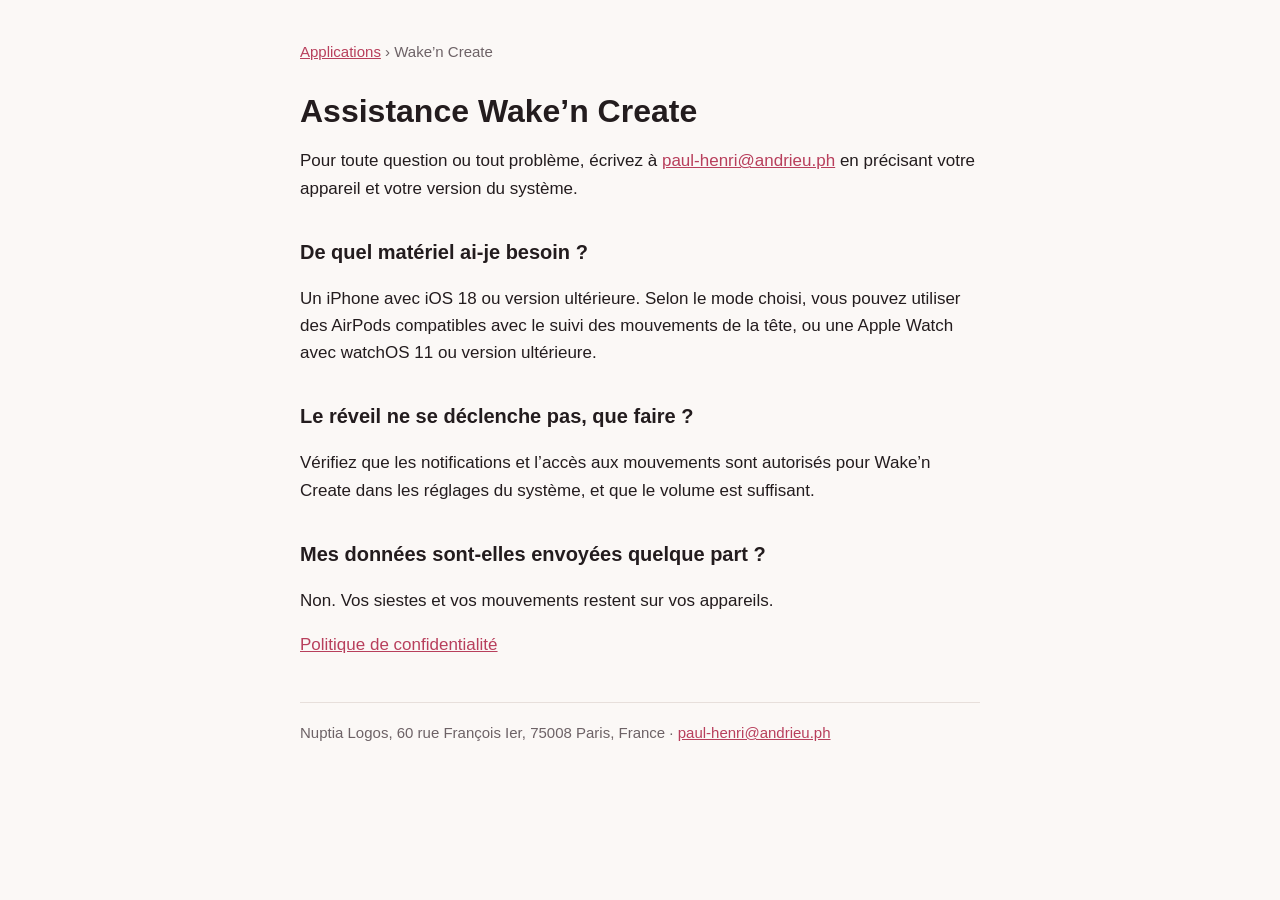
==== wakencreate/assistance/index.html @ 9c359434 "Ajoute les pages de confidentialité et d'assistance Co-Authored-By: Claude Opus 5.5 <noreply@anthrop" ====
<!doctype html>
<html lang="fr">
<head>
<meta charset="utf-8">
<meta name="viewport" content="width=device-width, initial-scale=1">
<title>Wake’n Create : assistance</title>
<link rel="stylesheet" href="../../style.css">
</head>
<body>
<main>
<nav><a href="../../">Applications</a> › Wake’n Create</nav>
<h1>Assistance Wake’n Create</h1>
<p>Pour toute question ou tout problème, écrivez à <a href="mailto:paul-henri@andrieu.ph">paul-henri@andrieu.ph</a> en précisant votre appareil et votre version du système.</p>
<h2>De quel matériel ai-je besoin ?</h2><p>Un iPhone avec iOS 18 ou version ultérieure. Selon le mode choisi, vous pouvez utiliser des AirPods compatibles avec le suivi des mouvements de la tête, ou une Apple Watch avec watchOS 11 ou version ultérieure.</p>
<h2>Le réveil ne se déclenche pas, que faire ?</h2><p>Vérifiez que les notifications et l’accès aux mouvements sont autorisés pour Wake’n Create dans les réglages du système, et que le volume est suffisant.</p>
<h2>Mes données sont-elles envoyées quelque part ?</h2><p>Non. Vos siestes et vos mouvements restent sur vos appareils.</p>
<p><a href="../confidentialite/">Politique de confidentialité</a></p>
<footer>Nuptia Logos, 60 rue François Ier, 75008 Paris, France · <a href="mailto:paul-henri@andrieu.ph">paul-henri@andrieu.ph</a></footer>
</main>
</body>
</html>
---- style.css ----
:root{color-scheme:light dark;--bg:#fbf8f6;--fg:#231c1e;--muted:#6d6266;--line:#e7dfdb;--accent:#b83f5c;--card:#fff}
@media (prefers-color-scheme:dark){:root{--bg:#191517;--fg:#f3edeb;--muted:#ada3a6;--line:#352d30;--accent:#ff8fa3;--card:#221d1f}}
*{box-sizing:border-box}body{margin:0;background:var(--bg);color:var(--fg);font:17px/1.6 -apple-system,BlinkMacSystemFont,"Segoe UI",Roboto,sans-serif}
main{max-width:720px;margin:0 auto;padding:40px 20px 64px}nav{font-size:15px;margin-bottom:28px;color:var(--muted)}a{color:var(--accent)}
h1{font-size:32px;line-height:1.2;margin:0 0 8px}h2{font-size:20px;margin:34px 0 8px}.date{color:var(--muted);margin:0 0 24px}
ul{padding-left:22px}li{margin:6px 0}.cards{display:grid;gap:14px;margin-top:24px}.card{background:var(--card);border:1px solid var(--line);border-radius:14px;padding:18px 20px}.card h2{margin:0 0 6px}
footer{margin-top:44px;padding-top:18px;border-top:1px solid var(--line);color:var(--muted);font-size:15px}
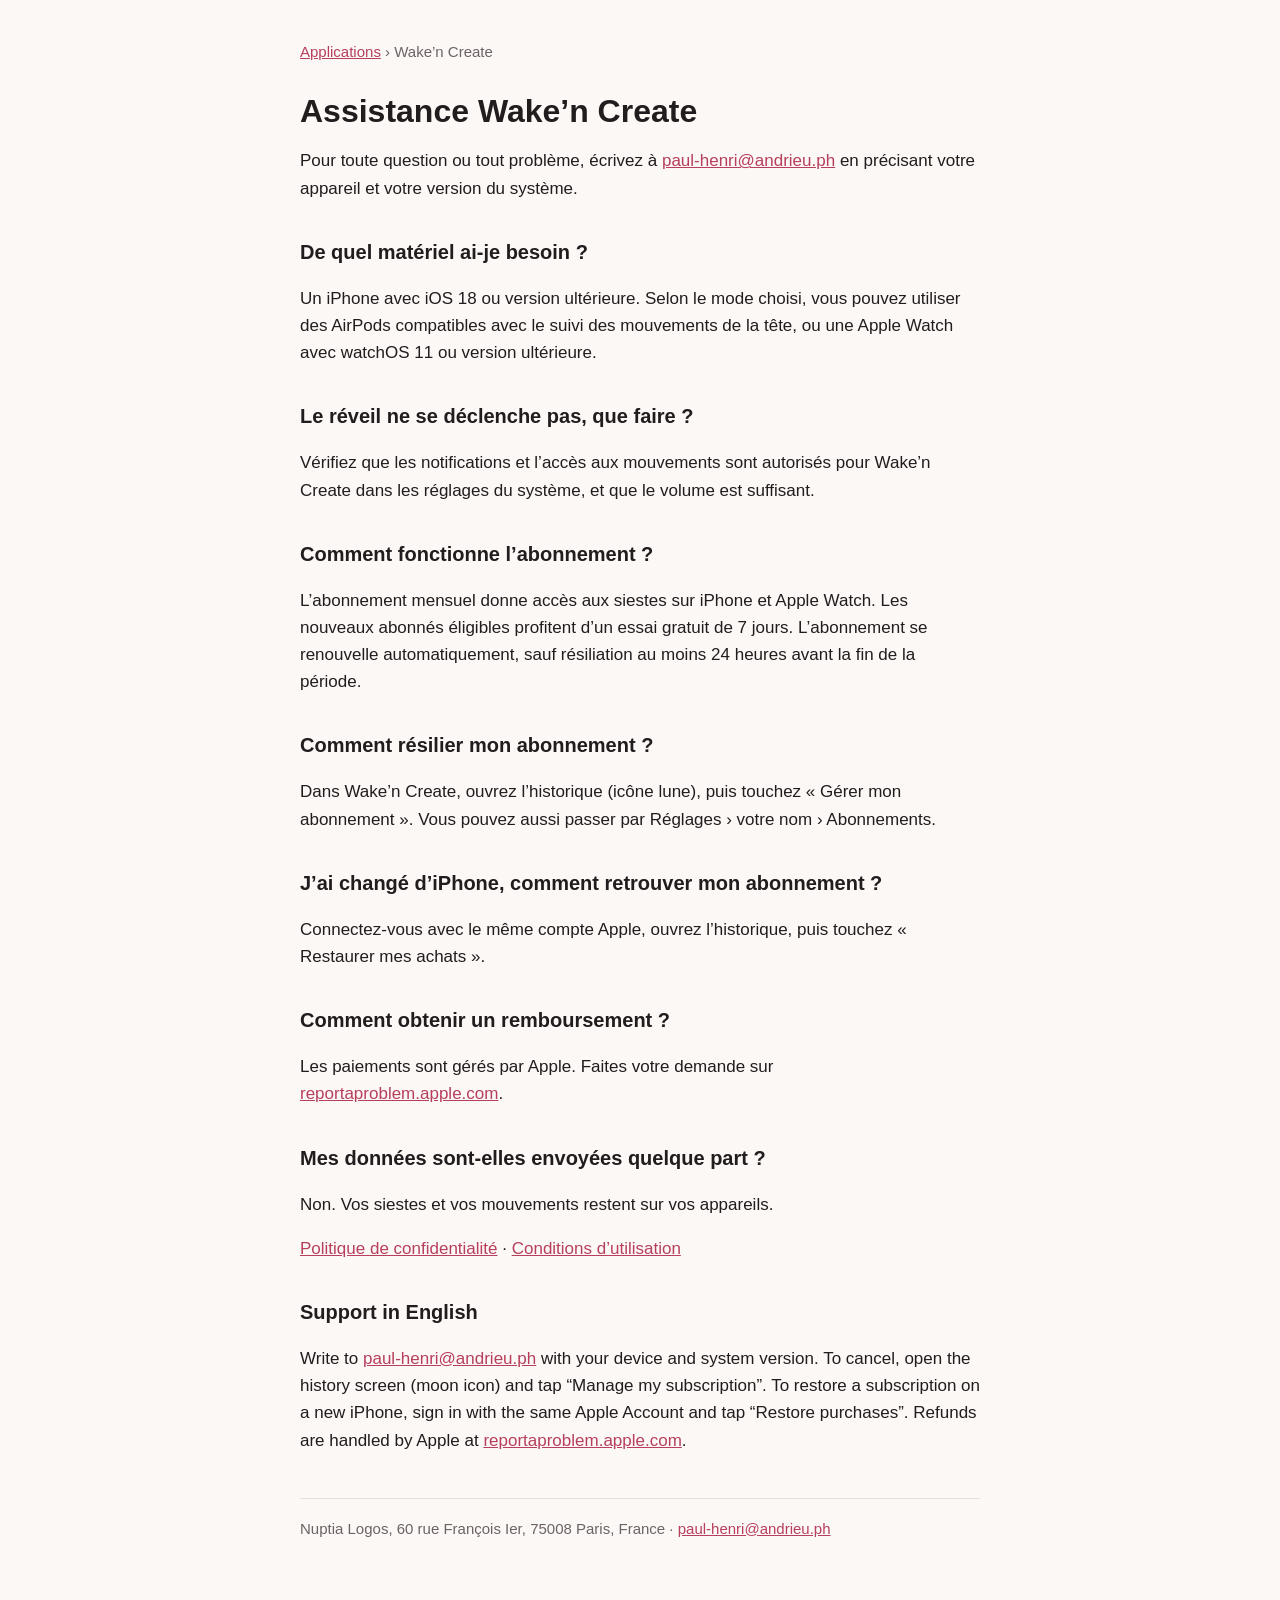
==== commit 8d4caddc: "Met à jour les pages de Wake'n Create pour l'abonnement Co-Authored-By: Claude Opus 5.5 <noreply@ant" ====
--- a/wakencreate/assistance/index.html
+++ b/wakencreate/assistance/index.html
@@ -13,8 +13,14 @@
 <p>Pour toute question ou tout problème, écrivez à <a href="mailto:paul-henri@andrieu.ph">paul-henri@andrieu.ph</a> en précisant votre appareil et votre version du système.</p>
 <h2>De quel matériel ai-je besoin ?</h2><p>Un iPhone avec iOS 18 ou version ultérieure. Selon le mode choisi, vous pouvez utiliser des AirPods compatibles avec le suivi des mouvements de la tête, ou une Apple Watch avec watchOS 11 ou version ultérieure.</p>
 <h2>Le réveil ne se déclenche pas, que faire ?</h2><p>Vérifiez que les notifications et l’accès aux mouvements sont autorisés pour Wake’n Create dans les réglages du système, et que le volume est suffisant.</p>
+<h2>Comment fonctionne l’abonnement ?</h2><p>L’abonnement mensuel donne accès aux siestes sur iPhone et Apple Watch. Les nouveaux abonnés éligibles profitent d’un essai gratuit de 7 jours. L’abonnement se renouvelle automatiquement, sauf résiliation au moins 24 heures avant la fin de la période.</p>
+<h2>Comment résilier mon abonnement ?</h2><p>Dans Wake’n Create, ouvrez l’historique (icône lune), puis touchez « Gérer mon abonnement ». Vous pouvez aussi passer par Réglages › votre nom › Abonnements.</p>
+<h2>J’ai changé d’iPhone, comment retrouver mon abonnement ?</h2><p>Connectez-vous avec le même compte Apple, ouvrez l’historique, puis touchez « Restaurer mes achats ».</p>
+<h2>Comment obtenir un remboursement ?</h2><p>Les paiements sont gérés par Apple. Faites votre demande sur <a href="https://reportaproblem.apple.com">reportaproblem.apple.com</a>.</p>
 <h2>Mes données sont-elles envoyées quelque part ?</h2><p>Non. Vos siestes et vos mouvements restent sur vos appareils.</p>
-<p><a href="../confidentialite/">Politique de confidentialité</a></p>
+<p><a href="../confidentialite/">Politique de confidentialité</a> · <a href="../conditions/">Conditions d’utilisation</a></p>
+<h2 lang="en">Support in English</h2>
+<div lang="en"><p>Write to <a href="mailto:paul-henri@andrieu.ph">paul-henri@andrieu.ph</a> with your device and system version. To cancel, open the history screen (moon icon) and tap “Manage my subscription”. To restore a subscription on a new iPhone, sign in with the same Apple Account and tap “Restore purchases”. Refunds are handled by Apple at <a href="https://reportaproblem.apple.com">reportaproblem.apple.com</a>.</p></div>
 <footer>Nuptia Logos, 60 rue François Ier, 75008 Paris, France · <a href="mailto:paul-henri@andrieu.ph">paul-henri@andrieu.ph</a></footer>
 </main>
 </body>
